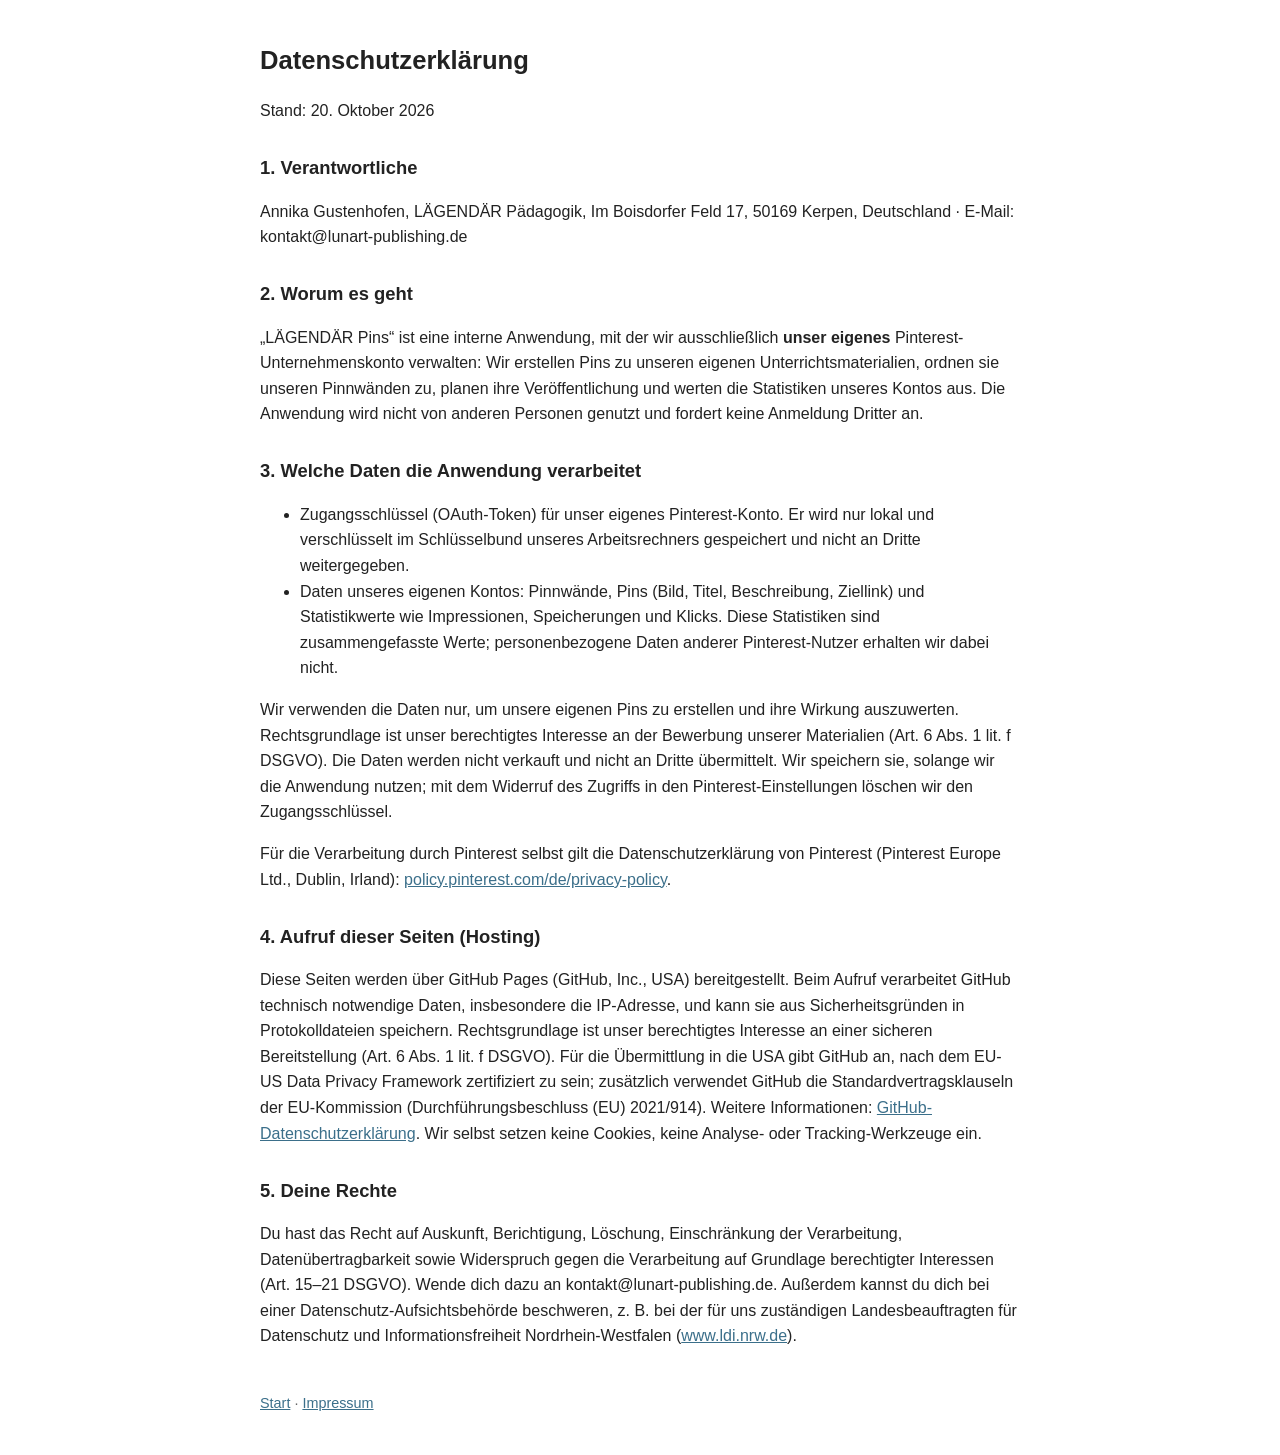
==== datenschutz.html @ fbbc394e "Add files via upload" ====
<!doctype html><html lang="de"><head><meta charset="utf-8"><meta name="viewport" content="width=device-width,initial-scale=1">
<title>Datenschutzerklärung – LÄGENDÄR Pädagogik (Pinterest-Anwendung)</title><meta name="robots" content="noindex"><link rel="stylesheet" href="stil.css"></head><body>
<h1>Datenschutzerklärung</h1>
<p>Stand: 20. Oktober 2026</p>
<h2>1. Verantwortliche</h2>
<p>Annika Gustenhofen, LÄGENDÄR Pädagogik, Im Boisdorfer Feld 17, 50169 Kerpen, Deutschland · E-Mail: kontakt@lunart-publishing.de</p>

<h2>2. Worum es geht</h2>
<p>„LÄGENDÄR Pins“ ist eine interne Anwendung, mit der wir ausschließlich <strong>unser eigenes</strong> Pinterest-Unternehmenskonto verwalten: Wir erstellen Pins zu unseren eigenen Unterrichtsmaterialien, ordnen sie unseren Pinnwänden zu, planen ihre Veröffentlichung und werten die Statistiken unseres Kontos aus. Die Anwendung wird nicht von anderen Personen genutzt und fordert keine Anmeldung Dritter an.</p>

<h2>3. Welche Daten die Anwendung verarbeitet</h2>
<ul>
<li>Zugangsschlüssel (OAuth-Token) für unser eigenes Pinterest-Konto. Er wird nur lokal und verschlüsselt im Schlüsselbund unseres Arbeitsrechners gespeichert und nicht an Dritte weitergegeben.</li>
<li>Daten unseres eigenen Kontos: Pinnwände, Pins (Bild, Titel, Beschreibung, Ziellink) und Statistikwerte wie Impressionen, Speicherungen und Klicks. Diese Statistiken sind zusammengefasste Werte; personenbezogene Daten anderer Pinterest-Nutzer erhalten wir dabei nicht.</li>
</ul>
<p>Wir verwenden die Daten nur, um unsere eigenen Pins zu erstellen und ihre Wirkung auszuwerten. Rechtsgrundlage ist unser berechtigtes Interesse an der Bewerbung unserer Materialien (Art. 6 Abs. 1 lit. f DSGVO). Die Daten werden nicht verkauft und nicht an Dritte übermittelt. Wir speichern sie, solange wir die Anwendung nutzen; mit dem Widerruf des Zugriffs in den Pinterest-Einstellungen löschen wir den Zugangsschlüssel.</p>
<p>Für die Verarbeitung durch Pinterest selbst gilt die Datenschutzerklärung von Pinterest (Pinterest Europe Ltd., Dublin, Irland): <a href="https://policy.pinterest.com/de/privacy-policy">policy.pinterest.com/de/privacy-policy</a>.</p>

<h2>4. Aufruf dieser Seiten (Hosting)</h2>
<p>Diese Seiten werden über GitHub Pages (GitHub, Inc., USA) bereitgestellt. Beim Aufruf verarbeitet GitHub technisch notwendige Daten, insbesondere die IP-Adresse, und kann sie aus Sicherheitsgründen in Protokolldateien speichern. Rechtsgrundlage ist unser berechtigtes Interesse an einer sicheren Bereitstellung (Art. 6 Abs. 1 lit. f DSGVO). Für die Übermittlung in die USA gibt GitHub an, nach dem EU-US Data Privacy Framework zertifiziert zu sein; zusätzlich verwendet GitHub die Standardvertragsklauseln der EU-Kommission (Durchführungsbeschluss (EU) 2021/914). Weitere Informationen: <a href="https://docs.github.com/de/site-policy/privacy-policies/github-general-privacy-statement">GitHub-Datenschutzerklärung</a>. Wir selbst setzen keine Cookies, keine Analyse- oder Tracking-Werkzeuge ein.</p>

<h2>5. Deine Rechte</h2>
<p>Du hast das Recht auf Auskunft, Berichtigung, Löschung, Einschränkung der Verarbeitung, Datenübertragbarkeit sowie Widerspruch gegen die Verarbeitung auf Grundlage berechtigter Interessen (Art. 15–21 DSGVO). Wende dich dazu an kontakt@lunart-publishing.de. Außerdem kannst du dich bei einer Datenschutz-Aufsichtsbehörde beschweren, z. B. bei der für uns zuständigen Landesbeauftragten für Datenschutz und Informationsfreiheit Nordrhein-Westfalen (<a href="https://www.ldi.nrw.de">www.ldi.nrw.de</a>).</p>

<footer><a href="index.html">Start</a> · <a href="impressum.html">Impressum</a></footer>
</body></html>
---- stil.css ----
body{font-family:-apple-system,"Segoe UI",Roboto,Arial,sans-serif;max-width:760px;margin:40px auto;padding:0 16px;line-height:1.6;color:#222;background:#fff}
h1{font-size:1.6em}h2{font-size:1.15em;margin-top:1.6em}a{color:#3b6f8a}footer{margin-top:3em;font-size:.9em;color:#666}
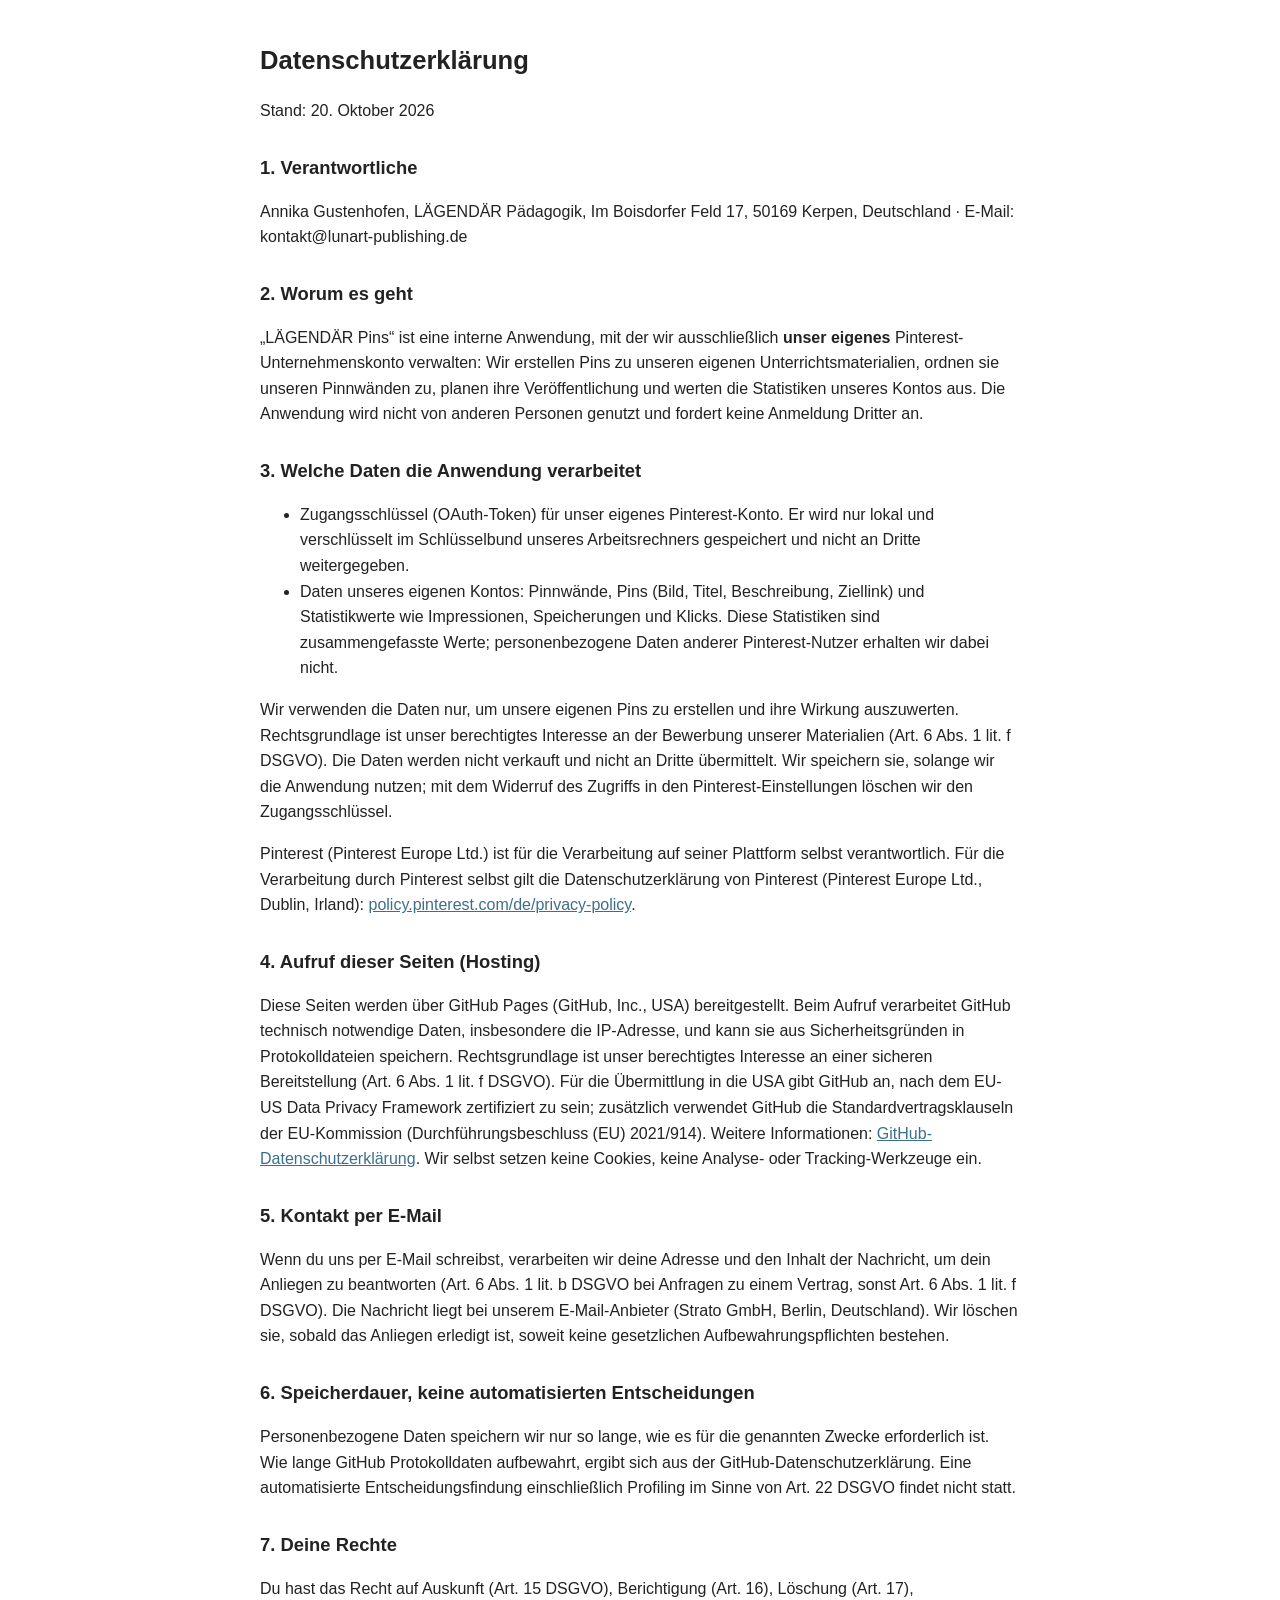
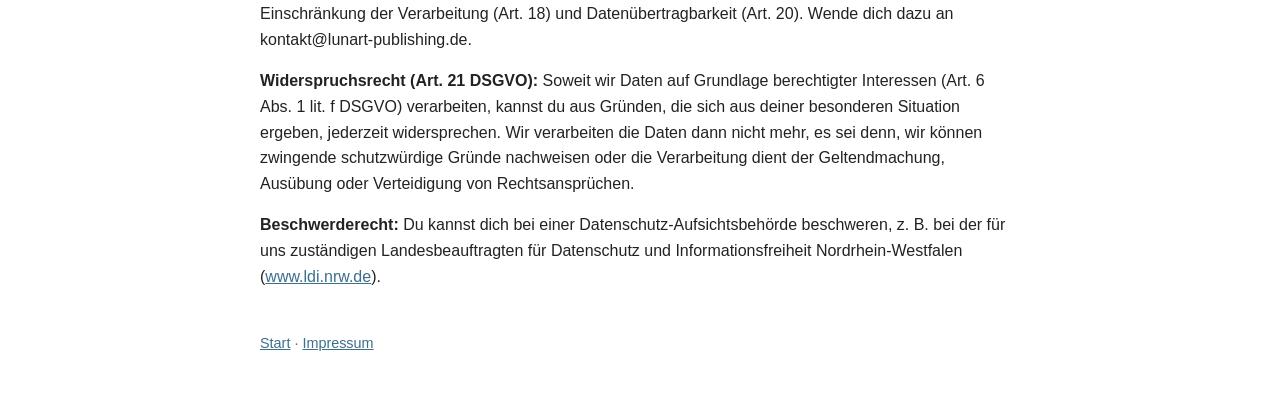
==== commit 54045965: "Add files via upload" ====
--- a/datenschutz.html
+++ b/datenschutz.html
@@ -14,13 +14,21 @@
 <li>Daten unseres eigenen Kontos: Pinnwände, Pins (Bild, Titel, Beschreibung, Ziellink) und Statistikwerte wie Impressionen, Speicherungen und Klicks. Diese Statistiken sind zusammengefasste Werte; personenbezogene Daten anderer Pinterest-Nutzer erhalten wir dabei nicht.</li>
 </ul>
 <p>Wir verwenden die Daten nur, um unsere eigenen Pins zu erstellen und ihre Wirkung auszuwerten. Rechtsgrundlage ist unser berechtigtes Interesse an der Bewerbung unserer Materialien (Art. 6 Abs. 1 lit. f DSGVO). Die Daten werden nicht verkauft und nicht an Dritte übermittelt. Wir speichern sie, solange wir die Anwendung nutzen; mit dem Widerruf des Zugriffs in den Pinterest-Einstellungen löschen wir den Zugangsschlüssel.</p>
-<p>Für die Verarbeitung durch Pinterest selbst gilt die Datenschutzerklärung von Pinterest (Pinterest Europe Ltd., Dublin, Irland): <a href="https://policy.pinterest.com/de/privacy-policy">policy.pinterest.com/de/privacy-policy</a>.</p>
+<p>Pinterest (Pinterest Europe Ltd.) ist für die Verarbeitung auf seiner Plattform selbst verantwortlich. Für die Verarbeitung durch Pinterest selbst gilt die Datenschutzerklärung von Pinterest (Pinterest Europe Ltd., Dublin, Irland): <a href="https://policy.pinterest.com/de/privacy-policy">policy.pinterest.com/de/privacy-policy</a>.</p>
 
 <h2>4. Aufruf dieser Seiten (Hosting)</h2>
 <p>Diese Seiten werden über GitHub Pages (GitHub, Inc., USA) bereitgestellt. Beim Aufruf verarbeitet GitHub technisch notwendige Daten, insbesondere die IP-Adresse, und kann sie aus Sicherheitsgründen in Protokolldateien speichern. Rechtsgrundlage ist unser berechtigtes Interesse an einer sicheren Bereitstellung (Art. 6 Abs. 1 lit. f DSGVO). Für die Übermittlung in die USA gibt GitHub an, nach dem EU-US Data Privacy Framework zertifiziert zu sein; zusätzlich verwendet GitHub die Standardvertragsklauseln der EU-Kommission (Durchführungsbeschluss (EU) 2021/914). Weitere Informationen: <a href="https://docs.github.com/de/site-policy/privacy-policies/github-general-privacy-statement">GitHub-Datenschutzerklärung</a>. Wir selbst setzen keine Cookies, keine Analyse- oder Tracking-Werkzeuge ein.</p>
 
-<h2>5. Deine Rechte</h2>
-<p>Du hast das Recht auf Auskunft, Berichtigung, Löschung, Einschränkung der Verarbeitung, Datenübertragbarkeit sowie Widerspruch gegen die Verarbeitung auf Grundlage berechtigter Interessen (Art. 15–21 DSGVO). Wende dich dazu an kontakt@lunart-publishing.de. Außerdem kannst du dich bei einer Datenschutz-Aufsichtsbehörde beschweren, z. B. bei der für uns zuständigen Landesbeauftragten für Datenschutz und Informationsfreiheit Nordrhein-Westfalen (<a href="https://www.ldi.nrw.de">www.ldi.nrw.de</a>).</p>
+<h2>5. Kontakt per E-Mail</h2>
+<p>Wenn du uns per E-Mail schreibst, verarbeiten wir deine Adresse und den Inhalt der Nachricht, um dein Anliegen zu beantworten (Art. 6 Abs. 1 lit. b DSGVO bei Anfragen zu einem Vertrag, sonst Art. 6 Abs. 1 lit. f DSGVO). Die Nachricht liegt bei unserem E-Mail-Anbieter (Strato GmbH, Berlin, Deutschland). Wir löschen sie, sobald das Anliegen erledigt ist, soweit keine gesetzlichen Aufbewahrungspflichten bestehen.</p>
+
+<h2>6. Speicherdauer, keine automatisierten Entscheidungen</h2>
+<p>Personenbezogene Daten speichern wir nur so lange, wie es für die genannten Zwecke erforderlich ist. Wie lange GitHub Protokolldaten aufbewahrt, ergibt sich aus der GitHub-Datenschutzerklärung. Eine automatisierte Entscheidungsfindung einschließlich Profiling im Sinne von Art. 22 DSGVO findet nicht statt.</p>
+
+<h2>7. Deine Rechte</h2>
+<p>Du hast das Recht auf Auskunft (Art. 15 DSGVO), Berichtigung (Art. 16), Löschung (Art. 17), Einschränkung der Verarbeitung (Art. 18) und Datenübertragbarkeit (Art. 20). Wende dich dazu an kontakt@lunart-publishing.de.</p>
+<p><strong>Widerspruchsrecht (Art. 21 DSGVO):</strong> Soweit wir Daten auf Grundlage berechtigter Interessen (Art. 6 Abs. 1 lit. f DSGVO) verarbeiten, kannst du aus Gründen, die sich aus deiner besonderen Situation ergeben, jederzeit widersprechen. Wir verarbeiten die Daten dann nicht mehr, es sei denn, wir können zwingende schutzwürdige Gründe nachweisen oder die Verarbeitung dient der Geltendmachung, Ausübung oder Verteidigung von Rechtsansprüchen.</p>
+<p><strong>Beschwerderecht:</strong> Du kannst dich bei einer Datenschutz-Aufsichtsbehörde beschweren, z. B. bei der für uns zuständigen Landesbeauftragten für Datenschutz und Informationsfreiheit Nordrhein-Westfalen (<a href="https://www.ldi.nrw.de">www.ldi.nrw.de</a>).</p>
 
 <footer><a href="index.html">Start</a> · <a href="impressum.html">Impressum</a></footer>
 </body></html>
